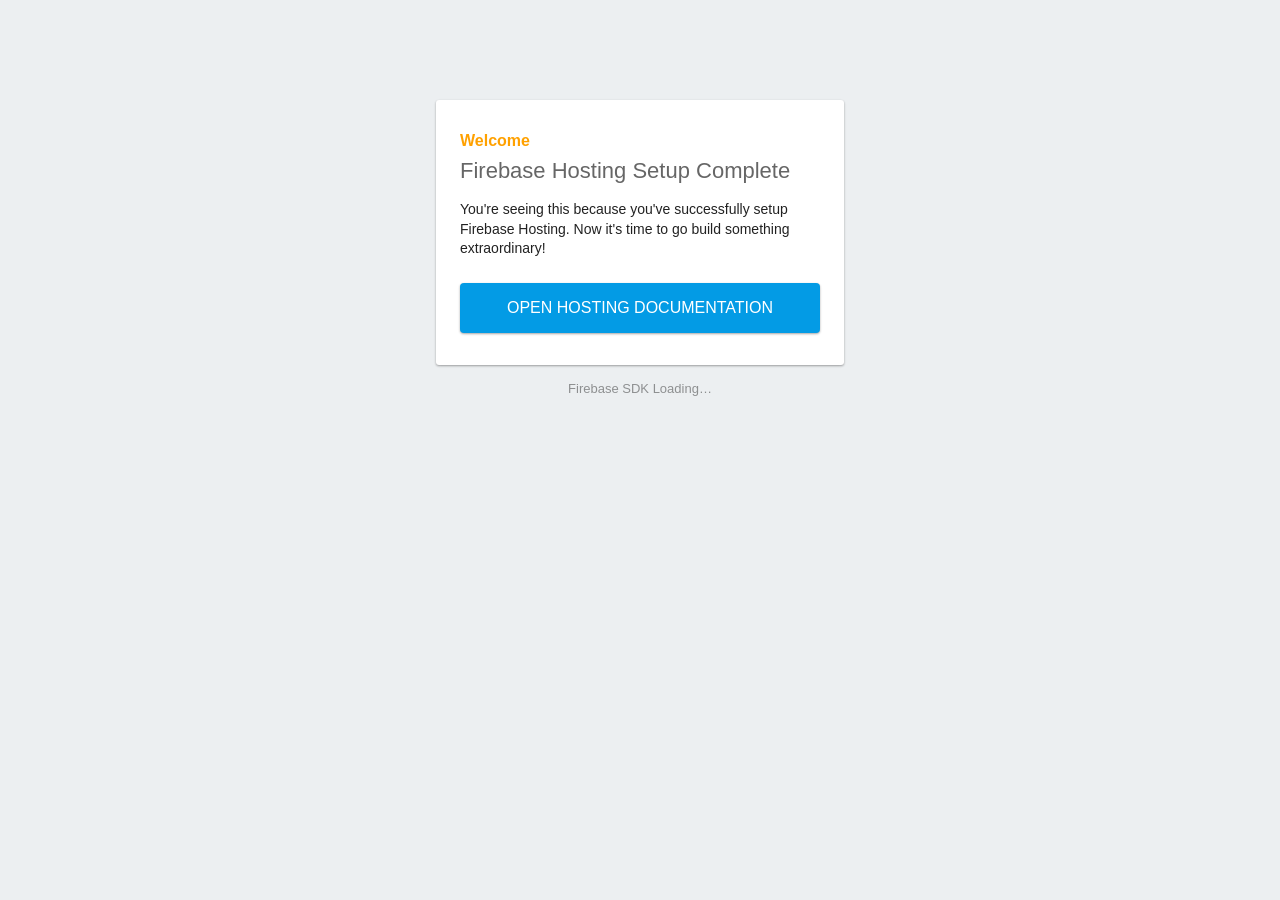
==== public/index.html @ 343e8be3 "FIREBASE" ====
<!DOCTYPE html>
<html>
  <head>
    <meta charset="utf-8">
    <meta name="viewport" content="width=device-width, initial-scale=1">
    <title>Welcome to Firebase Hosting</title>

    <!-- update the version number as needed -->
    <script defer src="/__/firebase/9.6.3/firebase-app-compat.js"></script>
    <!-- include only the Firebase features as you need -->
    <script defer src="/__/firebase/9.6.3/firebase-auth-compat.js"></script>
    <script defer src="/__/firebase/9.6.3/firebase-database-compat.js"></script>
    <script defer src="/__/firebase/9.6.3/firebase-firestore-compat.js"></script>
    <script defer src="/__/firebase/9.6.3/firebase-functions-compat.js"></script>
    <script defer src="/__/firebase/9.6.3/firebase-messaging-compat.js"></script>
    <script defer src="/__/firebase/9.6.3/firebase-storage-compat.js"></script>
    <script defer src="/__/firebase/9.6.3/firebase-analytics-compat.js"></script>
    <script defer src="/__/firebase/9.6.3/firebase-remote-config-compat.js"></script>
    <script defer src="/__/firebase/9.6.3/firebase-performance-compat.js"></script>
    <!-- 
      initialize the SDK after all desired features are loaded, set useEmulator to false
      to avoid connecting the SDK to running emulators.
    -->
    <script defer src="/__/firebase/init.js?useEmulator=true"></script>

    <style media="screen">
      body { background: #ECEFF1; color: rgba(0,0,0,0.87); font-family: Roboto, Helvetica, Arial, sans-serif; margin: 0; padding: 0; }
      #message { background: white; max-width: 360px; margin: 100px auto 16px; padding: 32px 24px; border-radius: 3px; }
      #message h2 { color: #ffa100; font-weight: bold; font-size: 16px; margin: 0 0 8px; }
      #message h1 { font-size: 22px; font-weight: 300; color: rgba(0,0,0,0.6); margin: 0 0 16px;}
      #message p { line-height: 140%; margin: 16px 0 24px; font-size: 14px; }
      #message a { display: block; text-align: center; background: #039be5; text-transform: uppercase; text-decoration: none; color: white; padding: 16px; border-radius: 4px; }
      #message, #message a { box-shadow: 0 1px 3px rgba(0,0,0,0.12), 0 1px 2px rgba(0,0,0,0.24); }
      #load { color: rgba(0,0,0,0.4); text-align: center; font-size: 13px; }
      @media (max-width: 600px) {
        body, #message { margin-top: 0; background: white; box-shadow: none; }
        body { border-top: 16px solid #ffa100; }
      }
    </style>
  </head>
  <body>
    <div id="message">
      <h2>Welcome</h2>
      <h1>Firebase Hosting Setup Complete</h1>
      <p>You're seeing this because you've successfully setup Firebase Hosting. Now it's time to go build something extraordinary!</p>
      <a target="_blank" href="https://firebase.google.com/docs/hosting/">Open Hosting Documentation</a>
    </div>
    <p id="load">Firebase SDK Loading&hellip;</p>

    <script>
      document.addEventListener('DOMContentLoaded', function() {
        const loadEl = document.querySelector('#load');
        // // 🔥🔥🔥🔥🔥🔥🔥🔥🔥🔥🔥🔥🔥🔥🔥🔥🔥🔥🔥🔥🔥🔥🔥🔥🔥🔥🔥🔥🔥🔥🔥
        // // The Firebase SDK is initialized and available here!
        //
        // firebase.auth().onAuthStateChanged(user => { });
        // firebase.database().ref('/path/to/ref').on('value', snapshot => { });
        // firebase.firestore().doc('/foo/bar').get().then(() => { });
        // firebase.functions().httpsCallable('yourFunction')().then(() => { });
        // firebase.messaging().requestPermission().then(() => { });
        // firebase.storage().ref('/path/to/ref').getDownloadURL().then(() => { });
        // firebase.analytics(); // call to activate
        // firebase.analytics().logEvent('tutorial_completed');
        // firebase.performance(); // call to activate
        //
        // // 🔥🔥🔥🔥🔥🔥🔥🔥🔥🔥🔥🔥🔥🔥🔥🔥🔥🔥🔥🔥🔥🔥🔥🔥🔥🔥🔥🔥🔥🔥🔥

        try {
          let app = firebase.app();
          let features = [
            'auth', 
            'database', 
            'firestore',
            'functions',
            'messaging', 
            'storage', 
            'analytics', 
            'remoteConfig',
            'performance',
          ].filter(feature => typeof app[feature] === 'function');
          loadEl.textContent = `Firebase SDK loaded with ${features.join(', ')}`;
        } catch (e: any) {
          console.error(e);
          loadEl.textContent = 'Error loading the Firebase SDK, check the console.';
        }
      });
    </script>
  </body>
</html>
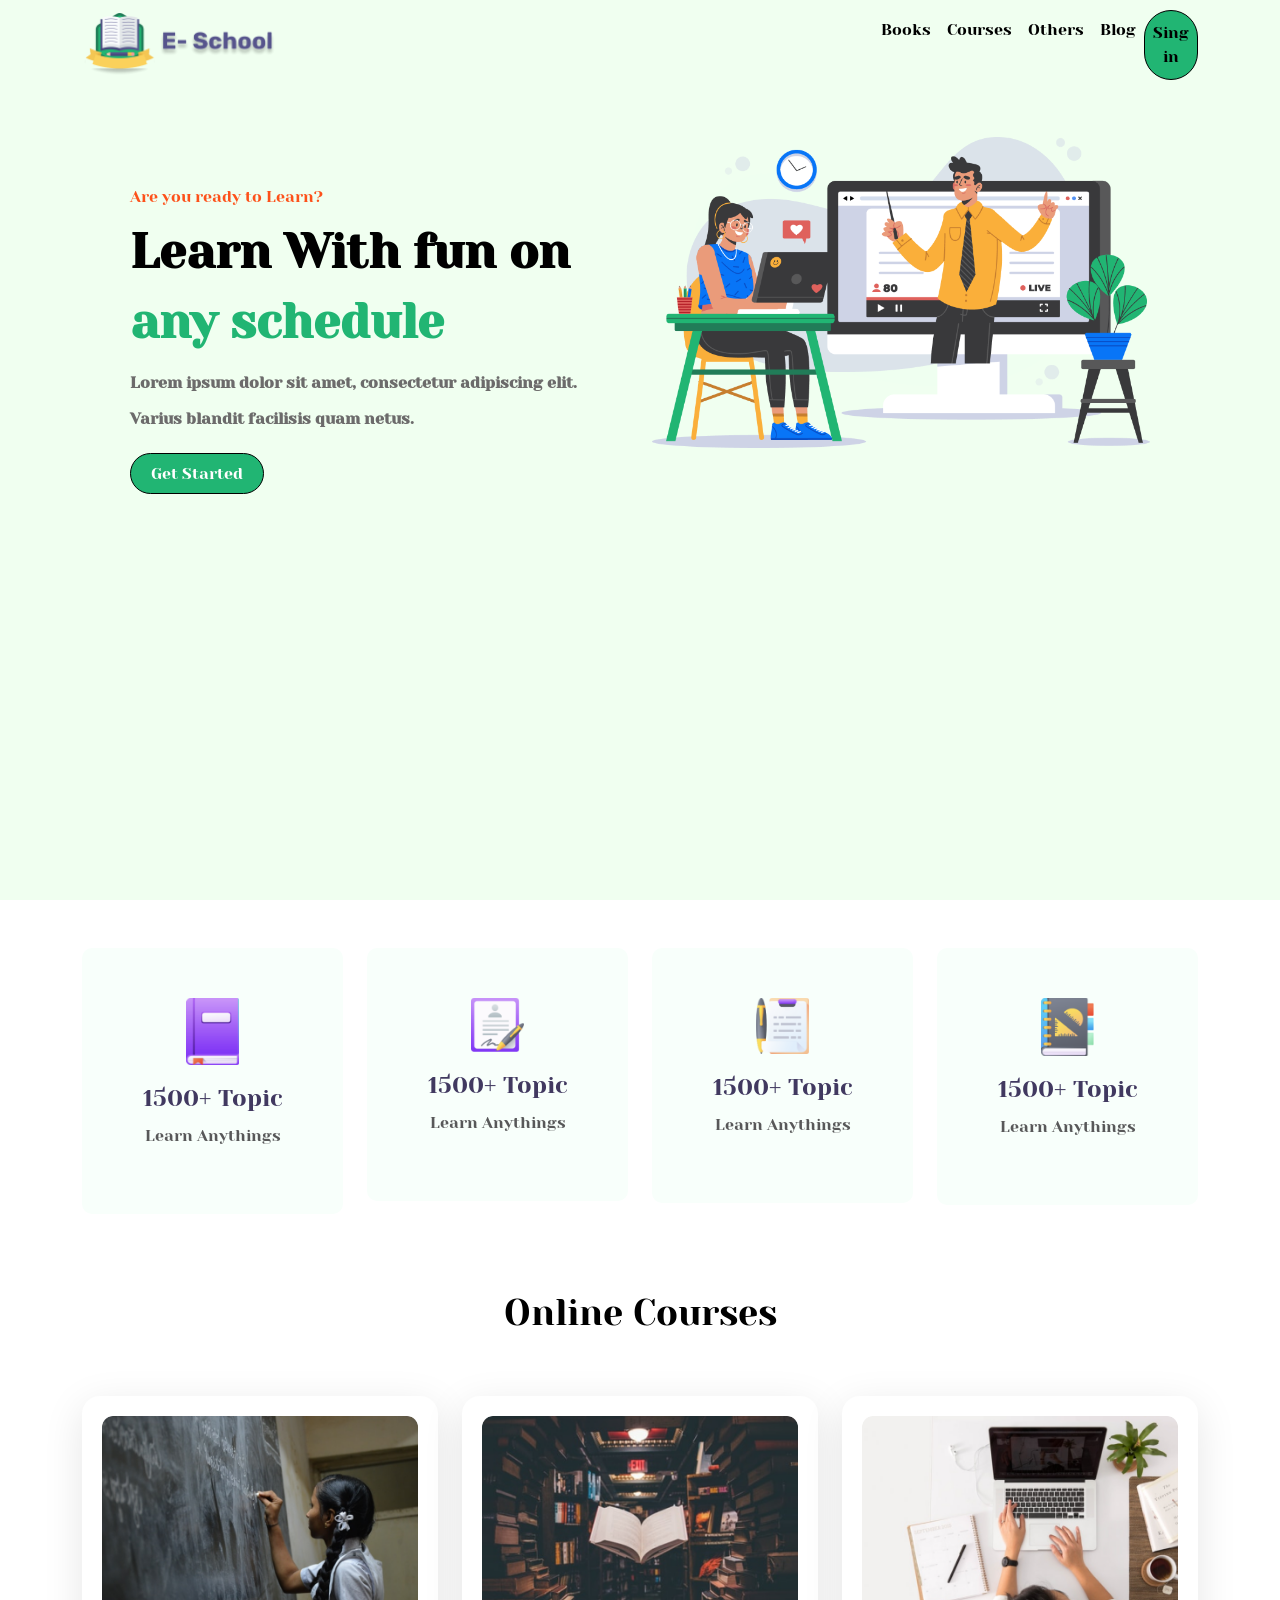
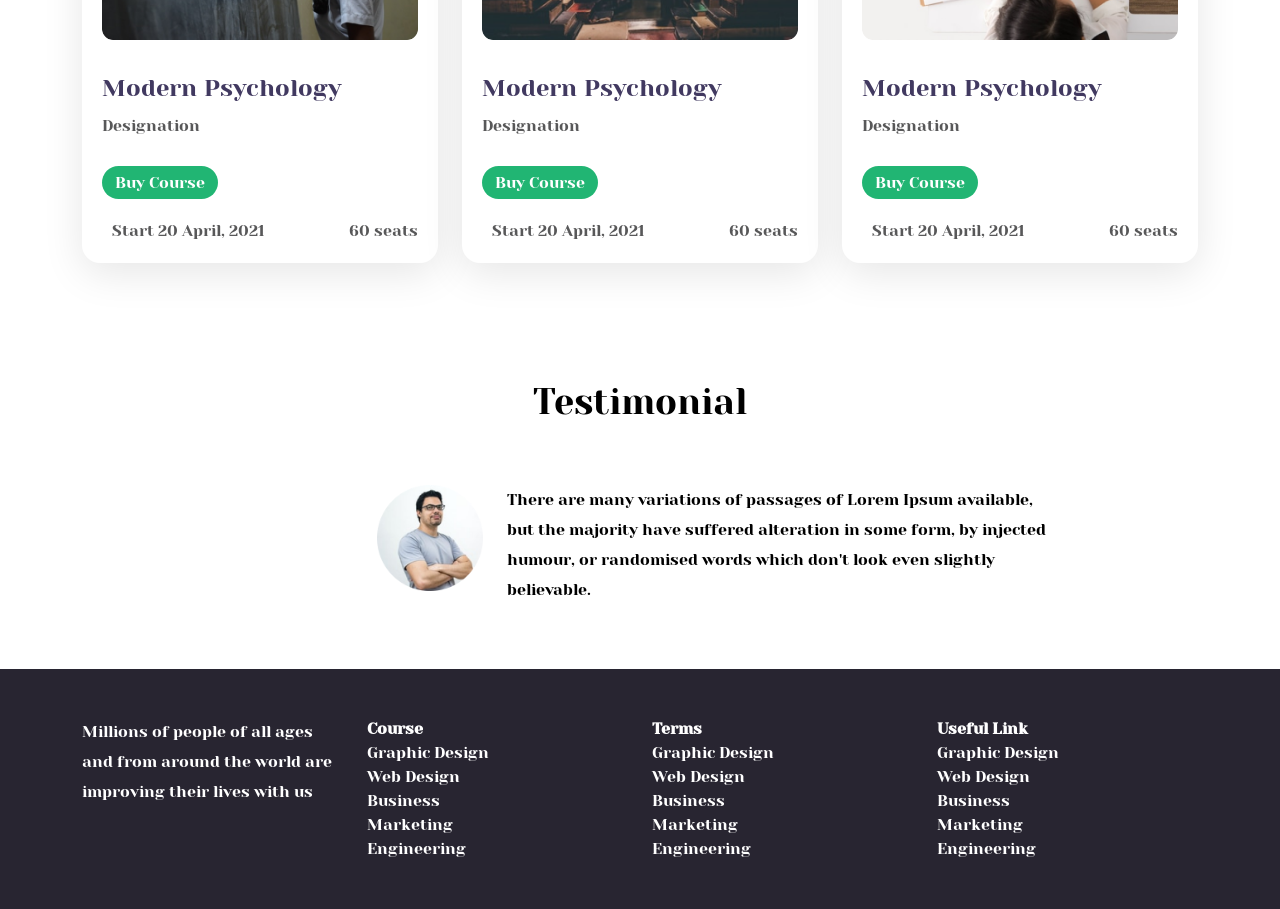
==== commit 8d44af06: "commit" ====
--- a/public/index.html
+++ b/public/index.html
@@ -1,89 +1,237 @@
-<!DOCTYPE html>
-<html>
-  <head>
-    <meta charset="utf-8">
-    <meta name="viewport" content="width=device-width, initial-scale=1">
-    <title>Welcome to Firebase Hosting</title>
-
-    <!-- update the version number as needed -->
-    <script defer src="/__/firebase/9.6.3/firebase-app-compat.js"></script>
-    <!-- include only the Firebase features as you need -->
-    <script defer src="/__/firebase/9.6.3/firebase-auth-compat.js"></script>
-    <script defer src="/__/firebase/9.6.3/firebase-database-compat.js"></script>
-    <script defer src="/__/firebase/9.6.3/firebase-firestore-compat.js"></script>
-    <script defer src="/__/firebase/9.6.3/firebase-functions-compat.js"></script>
-    <script defer src="/__/firebase/9.6.3/firebase-messaging-compat.js"></script>
-    <script defer src="/__/firebase/9.6.3/firebase-storage-compat.js"></script>
-    <script defer src="/__/firebase/9.6.3/firebase-analytics-compat.js"></script>
-    <script defer src="/__/firebase/9.6.3/firebase-remote-config-compat.js"></script>
-    <script defer src="/__/firebase/9.6.3/firebase-performance-compat.js"></script>
-    <!-- 
-      initialize the SDK after all desired features are loaded, set useEmulator to false
-      to avoid connecting the SDK to running emulators.
-    -->
-    <script defer src="/__/firebase/init.js?useEmulator=true"></script>
-
-    <style media="screen">
-      body { background: #ECEFF1; color: rgba(0,0,0,0.87); font-family: Roboto, Helvetica, Arial, sans-serif; margin: 0; padding: 0; }
-      #message { background: white; max-width: 360px; margin: 100px auto 16px; padding: 32px 24px; border-radius: 3px; }
-      #message h2 { color: #ffa100; font-weight: bold; font-size: 16px; margin: 0 0 8px; }
-      #message h1 { font-size: 22px; font-weight: 300; color: rgba(0,0,0,0.6); margin: 0 0 16px;}
-      #message p { line-height: 140%; margin: 16px 0 24px; font-size: 14px; }
-      #message a { display: block; text-align: center; background: #039be5; text-transform: uppercase; text-decoration: none; color: white; padding: 16px; border-radius: 4px; }
-      #message, #message a { box-shadow: 0 1px 3px rgba(0,0,0,0.12), 0 1px 2px rgba(0,0,0,0.24); }
-      #load { color: rgba(0,0,0,0.4); text-align: center; font-size: 13px; }
-      @media (max-width: 600px) {
-        body, #message { margin-top: 0; background: white; box-shadow: none; }
-        body { border-top: 16px solid #ffa100; }
-      }
-    </style>
-  </head>
-  <body>
-    <div id="message">
-      <h2>Welcome</h2>
-      <h1>Firebase Hosting Setup Complete</h1>
-      <p>You're seeing this because you've successfully setup Firebase Hosting. Now it's time to go build something extraordinary!</p>
-      <a target="_blank" href="https://firebase.google.com/docs/hosting/">Open Hosting Documentation</a>
-    </div>
-    <p id="load">Firebase SDK Loading&hellip;</p>
-
-    <script>
-      document.addEventListener('DOMContentLoaded', function() {
-        const loadEl = document.querySelector('#load');
-        // // 🔥🔥🔥🔥🔥🔥🔥🔥🔥🔥🔥🔥🔥🔥🔥🔥🔥🔥🔥🔥🔥🔥🔥🔥🔥🔥🔥🔥🔥🔥🔥
-        // // The Firebase SDK is initialized and available here!
-        //
-        // firebase.auth().onAuthStateChanged(user => { });
-        // firebase.database().ref('/path/to/ref').on('value', snapshot => { });
-        // firebase.firestore().doc('/foo/bar').get().then(() => { });
-        // firebase.functions().httpsCallable('yourFunction')().then(() => { });
-        // firebase.messaging().requestPermission().then(() => { });
-        // firebase.storage().ref('/path/to/ref').getDownloadURL().then(() => { });
-        // firebase.analytics(); // call to activate
-        // firebase.analytics().logEvent('tutorial_completed');
-        // firebase.performance(); // call to activate
-        //
-        // // 🔥🔥🔥🔥🔥🔥🔥🔥🔥🔥🔥🔥🔥🔥🔥🔥🔥🔥🔥🔥🔥🔥🔥🔥🔥🔥🔥🔥🔥🔥🔥
-
-        try {
-          let app = firebase.app();
-          let features = [
-            'auth', 
-            'database', 
-            'firestore',
-            'functions',
-            'messaging', 
-            'storage', 
-            'analytics', 
-            'remoteConfig',
-            'performance',
-          ].filter(feature => typeof app[feature] === 'function');
-          loadEl.textContent = `Firebase SDK loaded with ${features.join(', ')}`;
-        } catch (e: any) {
-          console.error(e);
-          loadEl.textContent = 'Error loading the Firebase SDK, check the console.';
-        }
-      });
-    </script>
-  </body>
-</html>
+<!doctype html>
+<html lang="en">
+
+<head>
+  <!-- Required meta tags -->
+  <meta charset="utf-8">
+  <meta name="viewport" content="width=device-width, initial-scale=1">
+
+  <!-- Font family -->
+  <link rel="preconnect" href="https://fonts.googleapis.com">
+  <link rel="preconnect" href="https://fonts.gstatic.com" crossorigin>
+  <link
+    href="https://fonts.googleapis.com/css2?family=Nunito:ital,wght@1,900&family=Poppins:wght@100;200;300;400;500;600;700;800;900&family=Roboto&family=Yeseva+One&display=swap"
+    rel="stylesheet">
+
+  <!-- Bootstrap CSS -->
+  <link href="https://cdn.jsdelivr.net/npm/bootstrap@5.1.3/dist/css/bootstrap.min.css" rel="stylesheet">
+  <!-- Font awesome -->
+  <link rel="stylesheet" href="assets/all.min.css">
+  <!-- costome css -->
+  <link rel="stylesheet" href="assets/style.css">
+  <title>E-School</title>
+</head>
+
+<body>
+  <section class="hero-section">
+    <div class="container">
+      <div class="row">
+        <nav class="navbar navbar-expand-md navbar-light">
+          <div class="container-fluid">
+            <a class="navbar-brand" href="#"><img class="img-fluid" src="assets/img/logo.png" alt=""></a>
+            <button class="navbar-toggler" type="button" data-bs-toggle="collapse"
+              data-bs-target="#navbarSupportedContent" aria-controls="navbarSupportedContent" aria-expanded="false"
+              aria-label="Toggle navigation">
+              <span class="navbar-toggler-icon"></span>
+            </button>
+            <div class="collapse navbar-collapse" id="navbarSupportedContent">
+              <ul class="navbar-nav ms-auto mb-2 mb-lg-0">
+                <li class="nav-item">
+                  <a class="nav-link " aria-current="page" href="#">Books</a>
+                </li>
+                <li class="nav-item">
+                  <a class="nav-link" href="#">Courses</a>
+                </li>
+                <li class="nav-item">
+                  <a class="nav-link" href="#">Others</a>
+                </li>
+                <li class="nav-item">
+                  <a class="nav-link" href="#">Blog</a>
+                </li>
+                <li class="nav-item">
+                  <a class="nav-link btn btn-custom" href="#">Sing in</a>
+                </li>
+              </ul>
+            </div>
+          </div>
+        </nav>
+      </div>
+
+      <div class="row p-5">
+        <div class="col-md-6 pt-5 hero-content">
+          <h5>Are you ready to Learn?</h5>
+          <h1>Learn With fun on <span>any schedule</span></h1>
+          <p>Lorem ipsum dolor sit amet, consectetur adipiscing elit. Varius blandit facilisis quam netus.</p>
+          <a href="" class="btn btn-custom">Get Started</a>
+        </div>
+        <div class="col-md-6">
+          <img src="assets/img/hero.png" class="img-fluid" alt="">
+        </div>
+      </div>
+    </div>
+  </section>
+
+  <section class="feature mt-5 mb-5">
+    <div class="container">
+      <div class="row">
+        <div class="col-md-3">
+          <div class="feature-content text-center">
+            <img src="assets/img/service_one.png" class="img-fluid" alt="">
+            <h2>1500+ Topic</h2>
+            <p>Learn Anythings</p>
+          </div>
+        </div>
+        <div class="col-md-3">
+          <div class="feature-content text-center">
+            <img src="assets/img/service_two.png" class="img-fluid" alt="">
+            <h2>1500+ Topic</h2>
+            <p>Learn Anythings</p>
+          </div>
+        </div>
+        <div class="col-md-3">
+          <div class="feature-content text-center">
+            <img src="assets/img/service_three.png" class="img-fluid" alt="">
+            <h2>1500+ Topic</h2>
+            <p>Learn Anythings</p>
+          </div>
+        </div>
+        <div class="col-md-3">
+          <div class="feature-content text-center">
+            <img src="assets/img/service_four.png" class="img-fluid" alt="">
+            <h2>1500+ Topic</h2>
+            <p>Learn Anythings</p>
+          </div>
+        </div>
+      </div>
+    </div>
+  </section>
+
+  <section class="cours-section pt-3 pb-5">
+    <div class="container">
+      <div class="row">
+        <div class="col-md-12 pt-2 pb-5 heading">
+          <h1>Online Courses</h1>
+        </div>
+      </div>
+      <div class="row">
+        <div class="col-md-4">
+          <div class="course">
+            <img src="assets/img/course1.png" class="img-fluid" alt="">
+            <h2>Modern Psychology</h2>
+            <h5>Designation</h5>
+            <a href="" class="btn btn-course">Buy Course</a>
+            <ul>
+              <li><i class="fas fa-calendar-week"></i>Start 20 April, 2021</li>
+              <li><i class="fas fa-users"></i>60 seats</li>
+            </ul>
+          </div>
+        </div>
+        <div class="col-md-4">
+          <div class="course">
+            <img src="assets/img/course2.png" class="img-fluid" alt="">
+            <h2>Modern Psychology</h2>
+            <h5>Designation</h5>
+            <a href="" class="btn btn-course">Buy Course</a>
+            <ul>
+              <li><i class="fas fa-calendar-week"></i>Start 20 April, 2021</li>
+              <li><i class="fas fa-users"></i>60 seats</li>
+            </ul>
+          </div>
+        </div>
+        <div class="col-md-4">
+          <div class="course">
+            <img src="assets/img/course3.png" class="img-fluid" alt="">
+            <h2>Modern Psychology</h2>
+            <h5>Designation</h5>
+            <a href="" class="btn btn-course">Buy Course</a>
+            <ul>
+              <li><i class="fas fa-calendar-week"></i>Start 20 April, 2021</li>
+              <li><i class="fas fa-users"></i>60 seats</li>
+            </ul>
+          </div>
+        </div>
+      </div>
+    </div>
+  </section>
+
+  <section class="testimonial pt-5 pb-5">
+    <div class="container">
+      <div class="row">
+        <div class="col-md-12 pt-3 pb-5 heading">
+          <h1>Testimonial</h1>
+        </div>
+      </div>
+    </div>
+    <div class="row">
+      <div class="col-md-2">
+
+      </div>
+      <div class="col-md-8">
+        <div class="row">
+          <div class="col-md-4">
+            <div class="client">
+              <img src="assets/img/client.png" class="img-fluid" alt="">
+            </div>
+          </div>
+          <div class="col-md-8">
+            <p>There are many variations of passages of Lorem Ipsum available, but the
+              majority have suffered alteration in some form, by injected humour,
+              or randomised words which don't look even slightly believable.</p>
+          </div>
+        </div>
+      </div>
+      <div class="col-md-2">
+
+      </div>
+      <div class="col-md-2">
+
+      </div>
+    </div>
+  </section>
+
+  <footer class="pt-5 pb-5">
+    <div class="container">
+      <div class="row">
+        <div class="col-md-3">
+          <p>Millions of people of all ages and from around
+            the world are improving their lives with us</p>
+        </div>
+        <div class="col-md-3">
+          <ul>
+            <li>Course</li>
+            <li>Graphic Design</li>
+            <li>Web Design</li>
+            <li>Business</li>
+            <li>Marketing</li>
+            <li>Engineering</li>
+          </ul>
+        </div>
+        <div class="col-md-3">
+          <ul>
+            <li>Terms</li>
+            <li>Graphic Design</li>
+            <li>Web Design</li>
+            <li>Business</li>
+            <li>Marketing</li>
+            <li>Engineering</li>
+          </ul>
+        </div>
+        <div class="col-md-3">
+          <ul>
+            <li>Useful Link</li>
+            <li>Graphic Design</li>
+            <li>Web Design</li>
+            <li>Business</li>
+            <li>Marketing</li>
+            <li>Engineering</li>
+          </ul>
+        </div>
+      </div>
+    </div>
+  </footer>
+
+  <script src="https://cdn.jsdelivr.net/npm/bootstrap@5.1.3/dist/js/bootstrap.bundle.min.js"></script>
+
+</body>
+
+</html>
--- a/public/assets/style.css
+++ b/public/assets/style.css
@@ -0,0 +1,196 @@
+/* font-family: 'Yeseva One', cursive;*/
+body {
+  font-family: 'Yeseva One', cursive;
+}
+.navbar-light .navbar-nav .nav-link {
+  color: #000;
+  font-size: 16px;
+  line-height: 24px;
+  font-family: 'Nunito', sans-serif;
+  font-family: 'Poppins', sans-serif;
+  font-family: 'Roboto', sans-serif;
+  font-family: 'Yeseva One', cursive;
+}
+
+.navbar-light .navbar-nav .nav-link:hover {
+  color: #57558d;
+}
+
+
+.hero-section {
+  background-color: #F0FFF0;
+  min-height: 100vh;
+}
+
+.navbar-brand img {
+  width: 25%;
+}
+
+.hero-content h5 {
+  color: #FD511A;
+  font-size: 16px;
+  font-weight: 400;
+  line-height: 24px;
+
+}
+
+.hero-content h1 {
+  color: #000000;
+  font-size: 48px;
+  font-weight: 600;
+  line-height: 70px;
+}
+
+.hero-content h1 span {
+  color: #21B573;
+}
+
+.hero-content p {
+  color: #6C6B6B;
+  font-size: 16px;
+  font-weight: 600;
+  line-height: 36px;
+}
+
+.btn-custom {
+  color: #FFFFFF;
+  background: #21B573;
+  font-size: 16px;
+  line-height: 19px;
+  padding: 10px 20px;
+  border-radius: 50px;
+  border: 1px solid black;
+}
+
+.feature-content {
+  background: #F8FFFB;
+  border-radius: 10px;
+  padding: 50px 0;
+}
+
+.feature-content img {
+  width: 20%;
+}
+
+.feature-content h2 {
+  color: #413960;
+  font-weight: 500;
+  font-size: 24px;
+  line-height: 36px;
+  margin-top: 15px;
+}
+
+.feature-content p {
+  color: #585859;
+  font-size: 16px;
+  line-height: 24px;
+}
+
+.feature-content:hover {
+  background-color: #FFFFFF;
+  box-shadow: 0px 20px 40px rgba(0, 0, 0, 0.1);
+  border-radius: 10px;
+}
+
+.course {
+  background: #fff;
+  padding: 20px;
+  box-shadow: 0px 10px 40px rgba(0, 0, 0, 0.1);
+  border-radius: 18px;
+}
+
+.course img {
+  border-radius: 11px;
+
+}
+
+.course h2 {
+  color: #413960;
+  font-weight: 500;
+  font-size: 24px;
+  line-height: 36px;
+  margin-top: 30px;
+}
+
+.course h5 {
+  color: #585859;
+  font-weight: 400;
+  font-size: 16px;
+  line-height: 24px;
+}
+
+.btn-course {
+  color: #FFFFFF;
+  background-color: #21B573;
+  font-size: 16px;
+  line-height: 19px;
+  padding: 0;
+  padding: 6px 12px;
+  border-radius: 50px;
+  margin: 20px 0;
+}
+
+.btn-course:hover {
+  background-color: #46a553;
+  color: #FFFFFF;
+}
+
+.course ul {
+  list-style: none;
+  margin: 0;
+  padding: 0;
+  display: flex;
+  justify-content: space-between;
+}
+
+.course ul li {
+  color: #585859;
+  font-weight: 500;
+  font-size: 16px;
+  line-height: 24px;
+}
+
+.course ul li i {
+  margin-right: 10px;
+}
+
+.heading h1 {
+  color: #000000;
+  font-size: 36px;
+  line-height: 54px;
+  text-align: center;
+}
+
+.client {
+  width: 40%;
+  margin-left: auto;
+}
+
+.testimonial p {
+  line-height: 30px;
+  color: #000;
+}
+
+footer {
+  background: #282531;
+  color: #fff;
+}
+
+footer p {
+  font-size: 16px;
+line-height: 30px;  
+}
+
+footer ul {
+  list-style: none;
+  margin: 0;
+  padding: 0;
+}
+
+footer ul li {
+  font-weight: 200;
+}
+
+footer ul li:first-child {
+  font-weight: 600;
+}
